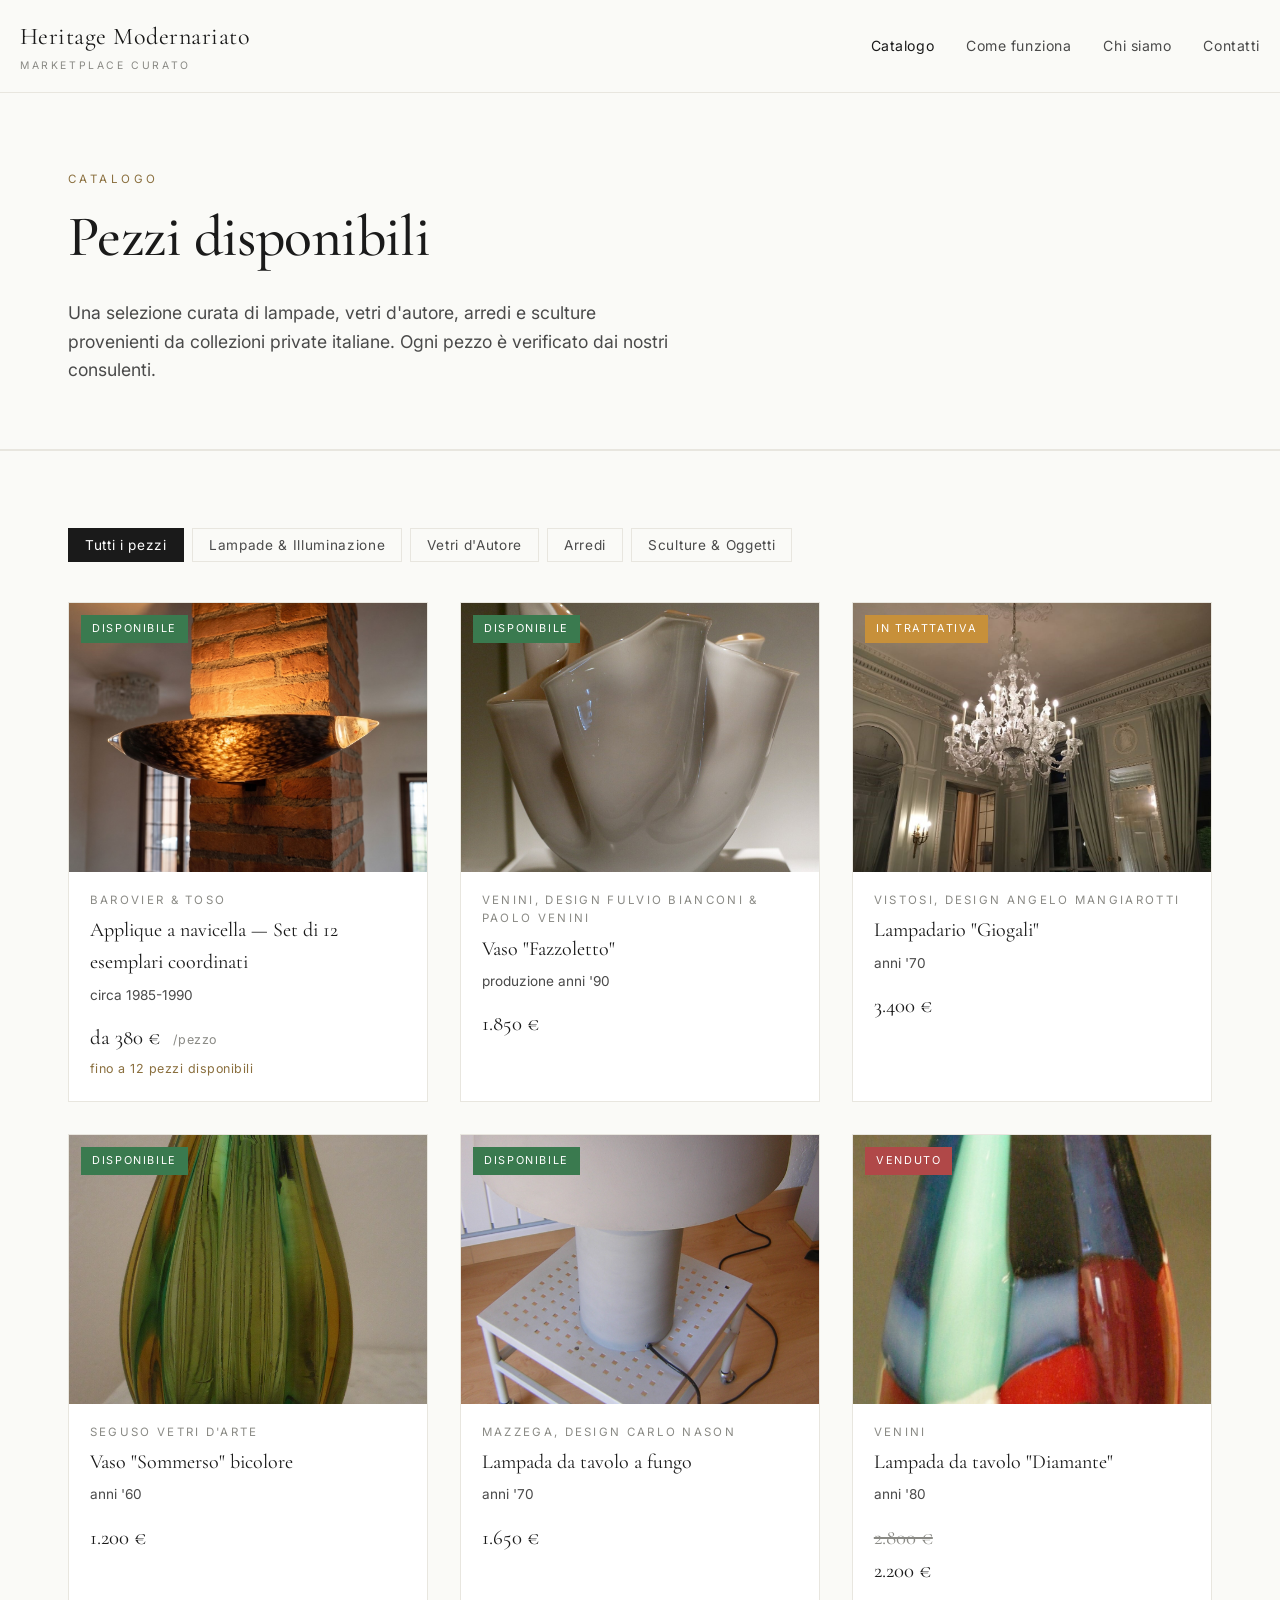
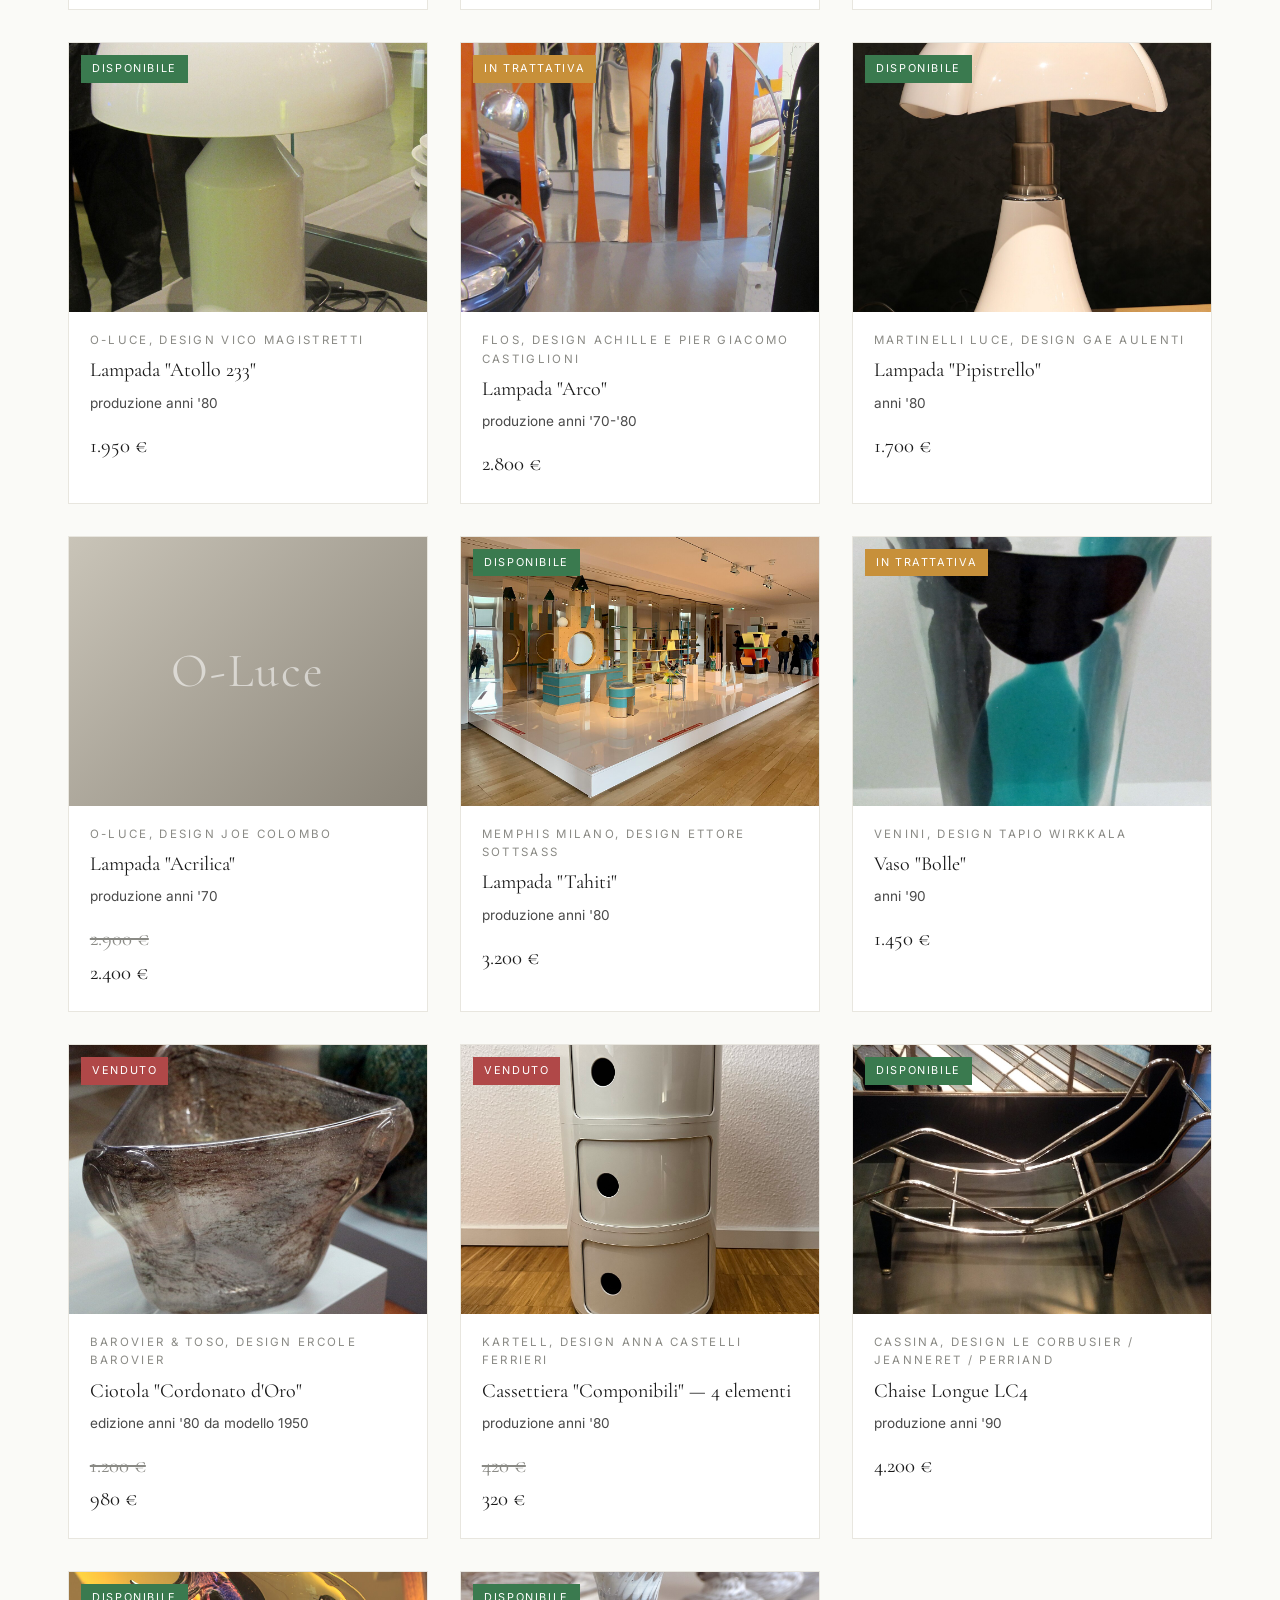
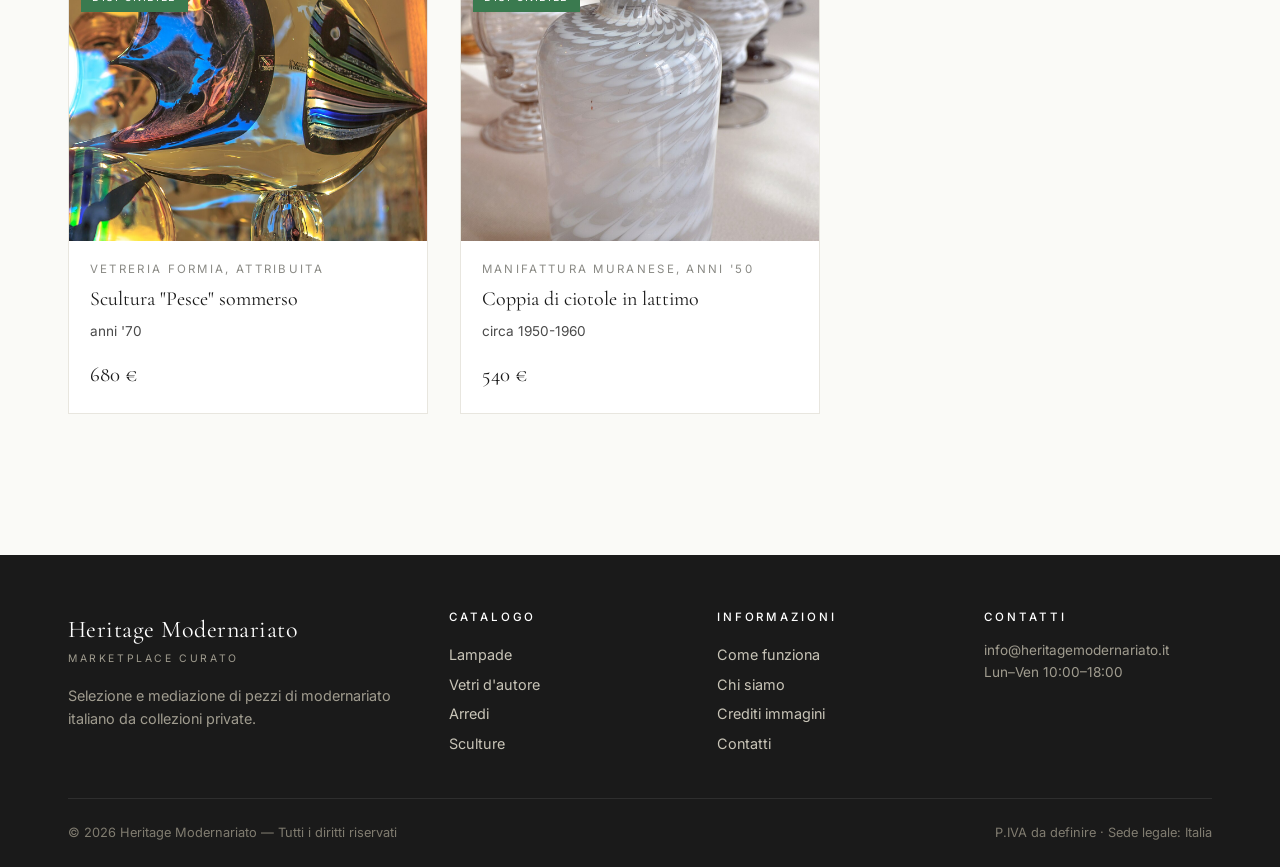
==== catalogo.html @ 4099a87f "Initial commit: Heritage Modernariato marketplace site Static HTML/CSS/JS site for a curated moderna" ====
<!doctype html>
<html lang="it">
<head>
  <meta charset="utf-8">
  <meta name="viewport" content="width=device-width, initial-scale=1">
  <title>Catalogo — Heritage Modernariato</title>
  <meta name="description" content="Catalogo completo di pezzi di modernariato italiano selezionati e verificati.">
  <link rel="preconnect" href="https://fonts.googleapis.com">
  <link rel="preconnect" href="https://fonts.gstatic.com" crossorigin>
  <link href="https://fonts.googleapis.com/css2?family=Cormorant+Garamond:wght@400;500;600&family=Inter:wght@300;400;500;600&display=swap" rel="stylesheet">
  <link rel="stylesheet" href="css/style.css">
</head>
<body>

<header class="site-header">
  <div class="container header-inner">
    <a href="index.html" class="logo">
      Heritage Modernariato
      <small>marketplace curato</small>
    </a>
    <button class="menu-toggle" aria-label="Menu">☰</button>
    <nav class="nav">
      <a href="catalogo.html" class="active">Catalogo</a>
      <a href="come-funziona.html">Come funziona</a>
      <a href="chi-siamo.html">Chi siamo</a>
      <a href="contatti.html">Contatti</a>
    </nav>
  </div>
</header>

<main>
  <section class="page-header">
    <div class="container">
      <div class="eyebrow">Catalogo</div>
      <h1>Pezzi disponibili</h1>
      <p class="lede">Una selezione curata di lampade, vetri d'autore, arredi e sculture provenienti da collezioni private italiane. Ogni pezzo è verificato dai nostri consulenti.</p>
    </div>
  </section>

  <section>
    <div class="container">
      <div class="filters" data-catalog-filters></div>
      <div class="grid" data-catalog-grid>
        <p style="color: var(--color-muted);">Caricamento…</p>
      </div>
    </div>
  </section>
</main>

<footer class="site-footer">
  <div class="container">
    <div class="footer-grid">
      <div>
        <div class="logo">Heritage Modernariato<small>marketplace curato</small></div>
        <p style="margin-top: 1rem;">Selezione e mediazione di pezzi di modernariato italiano da collezioni private.</p>
      </div>
      <div>
        <h4>Catalogo</h4>
        <a href="catalogo.html?cat=lampade">Lampade</a>
        <a href="catalogo.html?cat=vetri">Vetri d'autore</a>
        <a href="catalogo.html?cat=arredi">Arredi</a>
        <a href="catalogo.html?cat=sculture">Sculture</a>
      </div>
      <div>
        <h4>Informazioni</h4>
        <a href="come-funziona.html">Come funziona</a>
        <a href="chi-siamo.html">Chi siamo</a>
        <a href="crediti.html">Crediti immagini</a>
        <a href="contatti.html">Contatti</a>
      </div>
      <div>
        <h4>Contatti</h4>
        <p style="font-size: 0.85rem;">info@heritagemodernariato.it<br>Lun–Ven 10:00–18:00</p>
      </div>
    </div>
    <div class="footer-bottom">
      <span>© 2026 Heritage Modernariato — Tutti i diritti riservati</span>
      <span>P.IVA da definire · Sede legale: Italia</span>
    </div>
  </div>
</footer>

<script src="js/main.js"></script>
</body>
</html>
---- css/style.css ----
:root {
  --color-bg: #fafaf7;
  --color-surface: #ffffff;
  --color-ink: #1a1a1a;
  --color-ink-soft: #4a4a4a;
  --color-muted: #8a8a85;
  --color-line: #e8e6df;
  --color-accent: #8a6f3e;
  --color-accent-dark: #6b5530;
  --color-sold: #b04848;
  --color-reserved: #c7903a;
  --color-available: #3a7a4f;

  --font-display: "Cormorant Garamond", "Times New Roman", Georgia, serif;
  --font-body: "Inter", -apple-system, BlinkMacSystemFont, "Segoe UI", sans-serif;

  --container: 1240px;
  --gutter: clamp(1.25rem, 4vw, 3rem);
}

* {
  box-sizing: border-box;
}

html {
  scroll-behavior: smooth;
}

body {
  margin: 0;
  font-family: var(--font-body);
  font-size: 16px;
  line-height: 1.6;
  color: var(--color-ink);
  background: var(--color-bg);
  -webkit-font-smoothing: antialiased;
}

h1, h2, h3, h4 {
  font-family: var(--font-display);
  font-weight: 500;
  line-height: 1.15;
  letter-spacing: -0.01em;
  margin: 0 0 0.5em;
}

h1 { font-size: clamp(2.4rem, 5vw, 3.6rem); }
h2 { font-size: clamp(1.8rem, 3.5vw, 2.4rem); }
h3 { font-size: 1.4rem; }

p { margin: 0 0 1em; }

a {
  color: var(--color-ink);
  text-decoration: none;
  transition: color .2s;
}
a:hover { color: var(--color-accent); }

img { display: block; max-width: 100%; height: auto; }

.container {
  width: 100%;
  max-width: var(--container);
  margin: 0 auto;
  padding: 0 var(--gutter);
}

/* ============ HEADER ============ */
.site-header {
  position: sticky;
  top: 0;
  background: rgba(250, 250, 247, 0.96);
  backdrop-filter: blur(8px);
  border-bottom: 1px solid var(--color-line);
  z-index: 100;
}

.header-inner {
  display: flex;
  align-items: center;
  justify-content: space-between;
  padding: 1.1rem 0;
}

.logo {
  font-family: var(--font-display);
  font-size: 1.5rem;
  letter-spacing: 0.02em;
  color: var(--color-ink);
}
.logo small {
  display: block;
  font-family: var(--font-body);
  font-size: 0.65rem;
  letter-spacing: 0.25em;
  text-transform: uppercase;
  color: var(--color-muted);
  margin-top: 2px;
}

.nav {
  display: flex;
  gap: 2rem;
  align-items: center;
}
.nav a {
  font-size: 0.88rem;
  letter-spacing: 0.04em;
  color: var(--color-ink-soft);
}
.nav a:hover, .nav a.active { color: var(--color-ink); }

.menu-toggle {
  display: none;
  background: none;
  border: 0;
  font-size: 1.4rem;
  cursor: pointer;
  color: var(--color-ink);
}

@media (max-width: 720px) {
  .nav {
    display: none;
    position: absolute;
    top: 100%;
    left: 0;
    right: 0;
    flex-direction: column;
    background: var(--color-surface);
    padding: 1.5rem var(--gutter);
    gap: 1.2rem;
    border-bottom: 1px solid var(--color-line);
  }
  .nav.open { display: flex; }
  .menu-toggle { display: block; }
}

/* ============ HERO ============ */
.hero {
  padding: clamp(3rem, 8vw, 6rem) 0 clamp(3rem, 6vw, 5rem);
  border-bottom: 1px solid var(--color-line);
}
.hero-inner {
  max-width: 760px;
}
.hero .eyebrow {
  font-size: 0.75rem;
  letter-spacing: 0.3em;
  text-transform: uppercase;
  color: var(--color-accent);
  margin-bottom: 1.5rem;
}
.hero h1 {
  margin-bottom: 1.2rem;
}
.hero .lede {
  font-size: 1.15rem;
  color: var(--color-ink-soft);
  max-width: 600px;
}

/* ============ SECTIONS ============ */
section {
  padding: clamp(3rem, 6vw, 5rem) 0;
}
section + section { border-top: 1px solid var(--color-line); }

.section-head {
  display: flex;
  align-items: baseline;
  justify-content: space-between;
  gap: 2rem;
  margin-bottom: 2.5rem;
  flex-wrap: wrap;
}
.section-head .eyebrow {
  font-size: 0.7rem;
  letter-spacing: 0.3em;
  text-transform: uppercase;
  color: var(--color-muted);
}

/* ============ COME FUNZIONA ============ */
.steps {
  display: grid;
  grid-template-columns: repeat(auto-fit, minmax(240px, 1fr));
  gap: 2.5rem;
  margin-top: 2rem;
}
.step {
  position: relative;
  padding-top: 1rem;
}
.step .num {
  font-family: var(--font-display);
  font-size: 2.4rem;
  color: var(--color-accent);
  line-height: 1;
  margin-bottom: 0.8rem;
}
.step h3 { margin-bottom: 0.5rem; }
.step p { color: var(--color-ink-soft); font-size: 0.95rem; }

/* ============ PRODUCT GRID ============ */
.grid {
  display: grid;
  grid-template-columns: repeat(auto-fill, minmax(280px, 1fr));
  gap: 2rem;
}

.card {
  display: block;
  background: var(--color-surface);
  border: 1px solid var(--color-line);
  transition: transform .25s, box-shadow .25s;
}
.card:hover {
  transform: translateY(-2px);
  box-shadow: 0 12px 32px -16px rgba(0,0,0,0.18);
}

.card-image {
  position: relative;
  aspect-ratio: 4 / 3;
  overflow: hidden;
  background: #ededea;
}
.card-image img {
  width: 100%; height: 100%;
  object-fit: cover;
  transition: transform .5s;
}
.card:hover .card-image img { transform: scale(1.03); }

.card-image .placeholder-art {
  position: absolute; inset: 0;
  display: flex; align-items: center; justify-content: center;
  font-family: var(--font-display);
  font-size: 3rem;
  color: rgba(255,255,255,0.55);
  background: linear-gradient(135deg, #c9c4b8 0%, #8a8478 100%);
  letter-spacing: 0.04em;
}

.badge {
  position: absolute;
  top: 12px; left: 12px;
  padding: 4px 10px;
  font-size: 0.68rem;
  letter-spacing: 0.15em;
  text-transform: uppercase;
  background: var(--color-surface);
  color: var(--color-ink);
  border: 1px solid var(--color-line);
}
.badge--sold { background: var(--color-sold); color: #fff; border-color: var(--color-sold); }
.badge--reserved { background: var(--color-reserved); color: #fff; border-color: var(--color-reserved); }
.badge--available { background: var(--color-available); color: #fff; border-color: var(--color-available); }
.badge--featured {
  background: var(--color-ink); color: #fff; border-color: var(--color-ink);
}

.card-body {
  padding: 1.2rem 1.3rem 1.4rem;
}
.card-body .maker {
  font-size: 0.72rem;
  letter-spacing: 0.2em;
  text-transform: uppercase;
  color: var(--color-muted);
  margin-bottom: 0.3rem;
}
.card-body .title {
  font-family: var(--font-display);
  font-size: 1.25rem;
  margin-bottom: 0.4rem;
  color: var(--color-ink);
}
.card-body .meta {
  font-size: 0.85rem;
  color: var(--color-ink-soft);
  margin-bottom: 0.9rem;
}
.card-body .price {
  display: flex;
  align-items: baseline;
  gap: 0.6rem;
  font-family: var(--font-display);
  font-size: 1.3rem;
  color: var(--color-ink);
}
.card-body .price.struck {
  color: var(--color-muted);
  text-decoration: line-through;
}
.card-body .price-suffix {
  font-family: var(--font-body);
  font-size: 0.78rem;
  letter-spacing: 0.04em;
  color: var(--color-muted);
  margin-left: 0.2rem;
}
.card-body .card-qty-hint {
  margin-top: 0.3rem;
  font-size: 0.78rem;
  color: var(--color-accent);
  letter-spacing: 0.04em;
}

/* ============ FILTERS ============ */
.filters {
  display: flex;
  flex-wrap: wrap;
  gap: 0.5rem;
  margin-bottom: 2.5rem;
}
.filter-btn {
  background: transparent;
  border: 1px solid var(--color-line);
  padding: 0.5rem 1rem;
  font-family: var(--font-body);
  font-size: 0.85rem;
  letter-spacing: 0.05em;
  cursor: pointer;
  color: var(--color-ink-soft);
  transition: all .2s;
}
.filter-btn:hover { color: var(--color-ink); border-color: var(--color-ink); }
.filter-btn.active {
  background: var(--color-ink);
  color: #fff;
  border-color: var(--color-ink);
}

/* ============ PRODUCT DETAIL ============ */
.product-page {
  display: grid;
  grid-template-columns: 1fr 1fr;
  gap: clamp(2rem, 4vw, 4rem);
  padding: clamp(2rem, 5vw, 4rem) 0;
}
@media (max-width: 880px) {
  .product-page { grid-template-columns: 1fr; }
}

.gallery .main-image {
  aspect-ratio: 4 / 3;
  background: #ededea;
  margin-bottom: 1rem;
  overflow: hidden;
}
.gallery .main-image img,
.gallery .main-image .placeholder-art {
  width: 100%; height: 100%; object-fit: cover;
}
.gallery .thumbs {
  display: grid;
  grid-template-columns: repeat(4, 1fr);
  gap: 0.75rem;
}
.gallery .thumb {
  aspect-ratio: 1;
  background: #ededea;
  cursor: pointer;
  overflow: hidden;
  border: 2px solid transparent;
  transition: border-color .2s;
}
.gallery .thumb.active { border-color: var(--color-ink); }
.gallery .thumb img,
.gallery .thumb .placeholder-art { width: 100%; height: 100%; object-fit: cover; font-size: 1rem; }

.detail .maker {
  font-size: 0.78rem;
  letter-spacing: 0.25em;
  text-transform: uppercase;
  color: var(--color-accent);
  margin-bottom: 0.6rem;
}
.detail h1 { font-size: clamp(2rem, 4vw, 2.8rem); margin-bottom: 0.6rem; }
.detail .subtitle {
  font-size: 1.05rem;
  color: var(--color-ink-soft);
  margin-bottom: 1.8rem;
}
.detail .price-row {
  display: flex; align-items: baseline; gap: 1rem;
  padding: 1.2rem 0;
  border-top: 1px solid var(--color-line);
  border-bottom: 1px solid var(--color-line);
  margin-bottom: 1.8rem;
  flex-wrap: wrap;
}
.detail .price {
  font-family: var(--font-display);
  font-size: 2rem;
}
.detail .price.struck { color: var(--color-muted); text-decoration: line-through; font-size: 1.3rem; }
.detail .price-detail {
  display: block;
  width: 100%;
  font-size: 0.85rem;
  color: var(--color-muted);
  margin-top: 0.3rem;
}

/* Quantity picker */
.quantity-picker {
  background: #f3f1ea;
  padding: 1.3rem 1.4rem;
  margin-bottom: 1.8rem;
  border: 1px solid var(--color-line);
}
.qty-head {
  display: flex; align-items: center; justify-content: space-between;
  gap: 1rem;
  margin-bottom: 1.2rem;
  flex-wrap: wrap;
}
.qty-head label {
  font-size: 0.72rem;
  letter-spacing: 0.22em;
  text-transform: uppercase;
  color: var(--color-muted);
}
.qty-stepper {
  display: flex; align-items: center; gap: 0.4rem;
}
.qty-stepper button {
  width: 36px; height: 36px;
  background: var(--color-surface);
  border: 1px solid var(--color-line);
  font-size: 1.2rem;
  cursor: pointer;
  color: var(--color-ink);
  font-family: var(--font-body);
  line-height: 1;
}
.qty-stepper button:hover { border-color: var(--color-ink); }
.qty-stepper input {
  width: 56px;
  height: 36px;
  text-align: center;
  border: 1px solid var(--color-line);
  background: var(--color-surface);
  font-family: var(--font-display);
  font-size: 1.15rem;
  color: var(--color-ink);
  -moz-appearance: textfield;
}
.qty-stepper input::-webkit-outer-spin-button,
.qty-stepper input::-webkit-inner-spin-button {
  -webkit-appearance: none; margin: 0;
}
.qty-of {
  font-size: 0.8rem;
  color: var(--color-muted);
  margin-left: 0.4rem;
}

.tiers {
  list-style: none;
  margin: 0;
  padding: 0;
  border-top: 1px solid var(--color-line);
}
.tier {
  display: flex; justify-content: space-between; align-items: center;
  padding: 0.6rem 0;
  border-bottom: 1px solid var(--color-line);
  font-size: 0.9rem;
  color: var(--color-ink-soft);
  transition: color .2s;
}
.tier-label {
  letter-spacing: 0.02em;
}
.tier-unit {
  font-family: var(--font-display);
  font-size: 1.05rem;
  color: var(--color-ink-soft);
}
.tier--best {
  color: var(--color-ink);
  font-weight: 500;
}
.tier--best .tier-unit {
  color: var(--color-available);
}
.tier-badge {
  display: inline-block;
  font-family: var(--font-body);
  font-size: 0.62rem;
  letter-spacing: 0.16em;
  text-transform: uppercase;
  background: var(--color-available);
  color: #fff;
  padding: 2px 6px;
  margin-left: 0.4rem;
  vertical-align: middle;
}
.tier--active {
  background: rgba(58, 122, 79, 0.07);
  margin: 0 -0.5rem;
  padding-left: 0.5rem;
  padding-right: 0.5rem;
  color: var(--color-ink);
}
.tier--active .tier-unit {
  color: var(--color-ink);
}

.qty-savings {
  margin-top: 1rem;
  padding: 0.7rem 0.9rem;
  background: var(--color-surface);
  border-left: 3px solid var(--color-muted);
  font-size: 0.85rem;
  color: var(--color-ink-soft);
}
.qty-savings--show {
  border-left-color: var(--color-available);
  color: var(--color-ink);
}
.qty-savings strong { color: var(--color-available); }

/* Carousel fade animation */
.main-image--carousel {
  position: relative;
  overflow: hidden;
}
.main-image--carousel img.fade-in {
  animation: fadeIn 0.6s ease-out;
}
@keyframes fadeIn {
  from { opacity: 0; transform: scale(1.02); }
  to   { opacity: 1; transform: scale(1); }
}
.detail .status {
  margin-left: auto;
  font-size: 0.78rem;
  letter-spacing: 0.18em;
  text-transform: uppercase;
}
.status--sold { color: var(--color-sold); }
.status--reserved { color: var(--color-reserved); }
.status--available { color: var(--color-available); }

.specs {
  display: grid;
  grid-template-columns: 1fr 1fr;
  gap: 0.8rem 2rem;
  margin: 1.8rem 0;
  padding: 1.4rem 0;
  border-top: 1px solid var(--color-line);
  border-bottom: 1px solid var(--color-line);
}
.specs dt {
  font-size: 0.72rem;
  letter-spacing: 0.18em;
  text-transform: uppercase;
  color: var(--color-muted);
}
.specs dd {
  margin: 0;
  font-size: 0.95rem;
  color: var(--color-ink);
}

.authenticity {
  background: #f3f1ea;
  border-left: 3px solid var(--color-accent);
  padding: 1rem 1.2rem;
  margin: 1.5rem 0;
  font-size: 0.9rem;
  color: var(--color-ink-soft);
}
.authenticity strong { color: var(--color-ink); }

/* ============ BUTTONS ============ */
.btn {
  display: inline-block;
  padding: 0.9rem 1.8rem;
  background: var(--color-ink);
  color: #fff;
  border: 1px solid var(--color-ink);
  font-family: var(--font-body);
  font-size: 0.85rem;
  letter-spacing: 0.15em;
  text-transform: uppercase;
  cursor: pointer;
  transition: all .2s;
}
.btn:hover { background: var(--color-accent); border-color: var(--color-accent); color: #fff; }
.btn--ghost {
  background: transparent;
  color: var(--color-ink);
}
.btn--ghost:hover { background: var(--color-ink); color: #fff; }
.btn--block { display: block; width: 100%; text-align: center; }
.btn:disabled { opacity: 0.4; cursor: not-allowed; }

/* ============ FORM ============ */
.form {
  display: grid;
  gap: 1rem;
  max-width: 560px;
}
.form label {
  font-size: 0.75rem;
  letter-spacing: 0.15em;
  text-transform: uppercase;
  color: var(--color-muted);
  display: block;
  margin-bottom: 0.3rem;
}
.form input, .form textarea, .form select {
  width: 100%;
  padding: 0.75rem 0.9rem;
  background: var(--color-surface);
  border: 1px solid var(--color-line);
  font-family: var(--font-body);
  font-size: 0.95rem;
  color: var(--color-ink);
}
.form input:focus, .form textarea:focus, .form select:focus {
  outline: none;
  border-color: var(--color-accent);
}
.form textarea { min-height: 130px; resize: vertical; }

/* ============ FOOTER ============ */
.site-footer {
  background: var(--color-ink);
  color: #c9c5b8;
  padding: 3.5rem 0 1.5rem;
  margin-top: 4rem;
}
.footer-grid {
  display: grid;
  grid-template-columns: 1.5fr 1fr 1fr 1fr;
  gap: 2.5rem;
  margin-bottom: 2.5rem;
}
@media (max-width: 720px) {
  .footer-grid { grid-template-columns: 1fr 1fr; }
}
.site-footer h4 {
  color: #fff;
  font-family: var(--font-body);
  font-size: 0.72rem;
  letter-spacing: 0.25em;
  text-transform: uppercase;
  margin-bottom: 1rem;
}
.site-footer a { color: #c9c5b8; font-size: 0.9rem; display: block; padding: 0.2rem 0; }
.site-footer a:hover { color: #fff; }
.site-footer .logo { color: #fff; }
.site-footer .logo small { color: #a09c8f; }
.site-footer p { font-size: 0.9rem; color: #a09c8f; }
.footer-bottom {
  padding-top: 1.5rem;
  border-top: 1px solid #2e2e2e;
  display: flex;
  justify-content: space-between;
  font-size: 0.8rem;
  color: #807c70;
  flex-wrap: wrap;
  gap: 1rem;
}

/* ============ PAGE GENERIC ============ */
.page-header {
  padding: clamp(3rem, 6vw, 5rem) 0 clamp(2rem, 4vw, 3rem);
  border-bottom: 1px solid var(--color-line);
}
.page-header .eyebrow {
  font-size: 0.72rem;
  letter-spacing: 0.3em;
  text-transform: uppercase;
  color: var(--color-accent);
  margin-bottom: 1rem;
}
.page-header .lede {
  font-size: 1.1rem;
  color: var(--color-ink-soft);
  max-width: 620px;
}

.prose {
  max-width: 680px;
  font-size: 1rem;
  color: var(--color-ink-soft);
}
.prose h2 { color: var(--color-ink); margin-top: 2.5rem; }
.prose h3 { color: var(--color-ink); margin-top: 1.8rem; }
.prose p, .prose li { line-height: 1.75; }
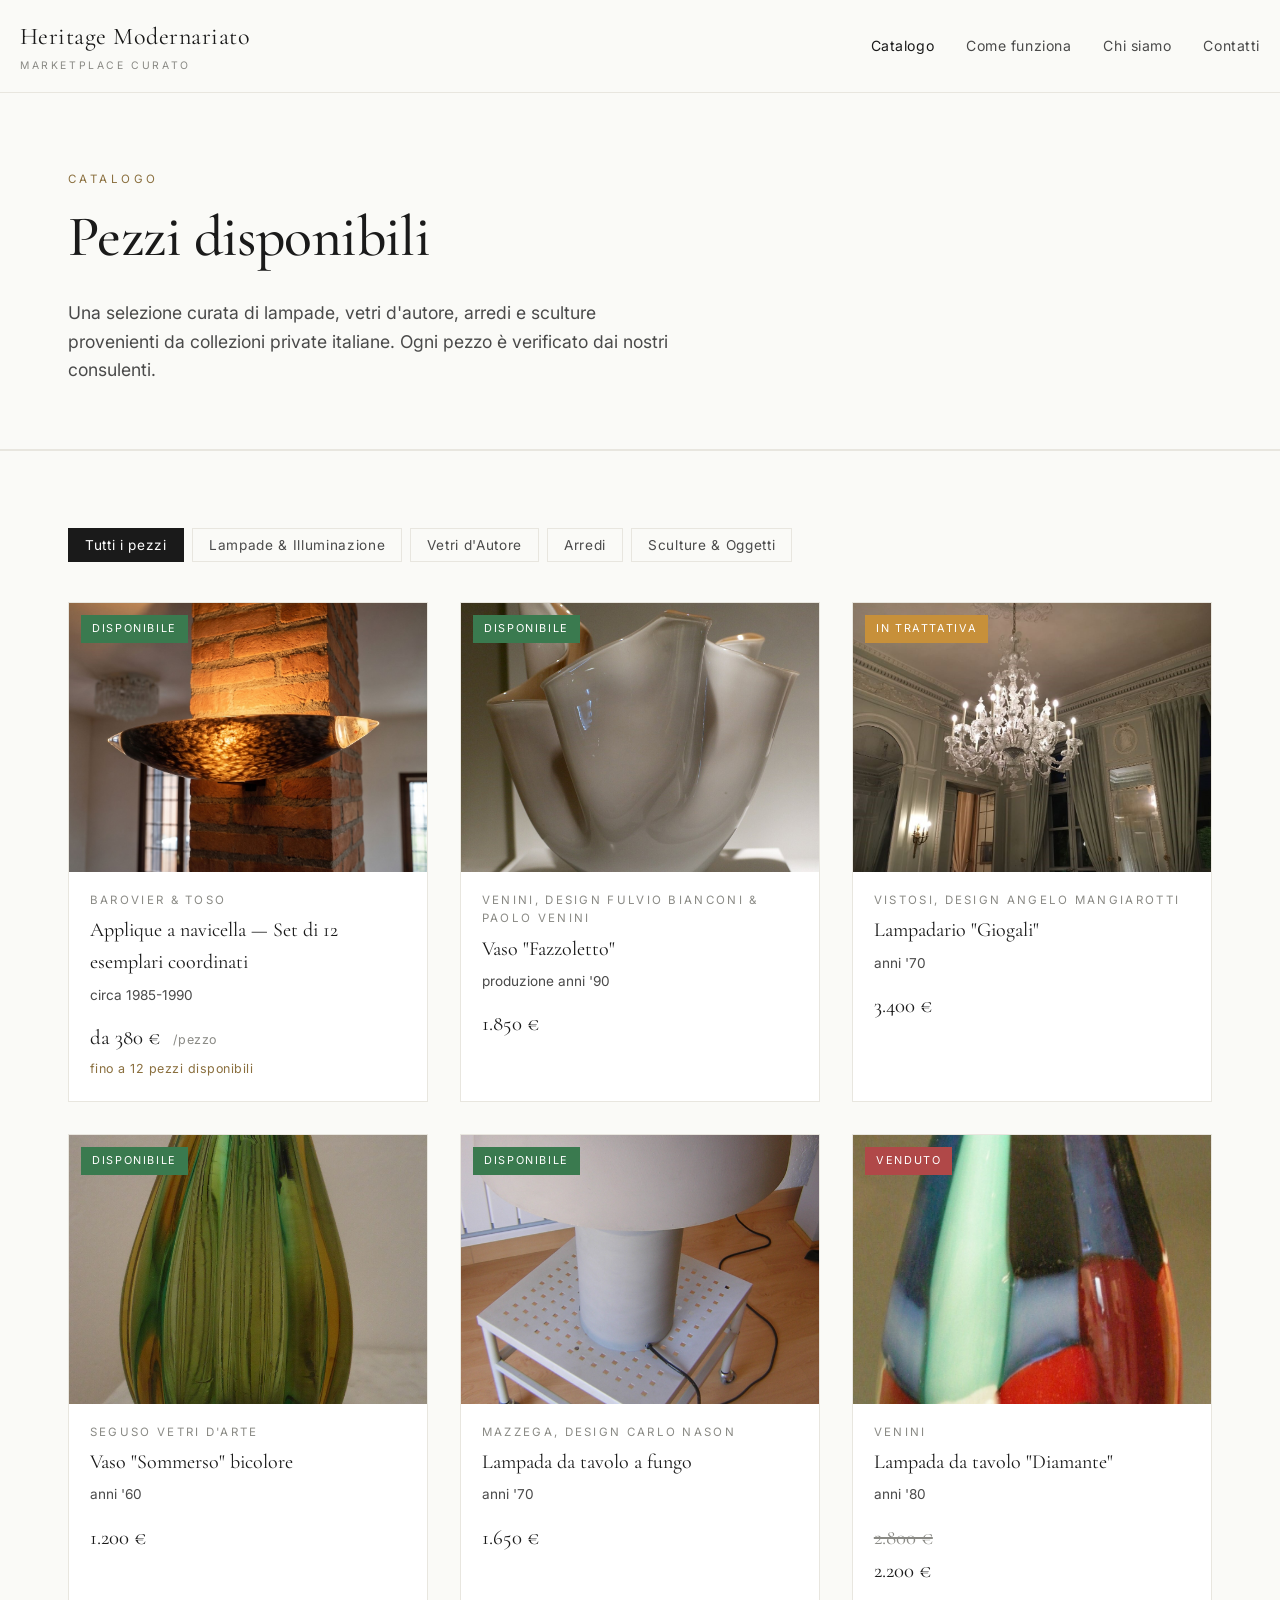
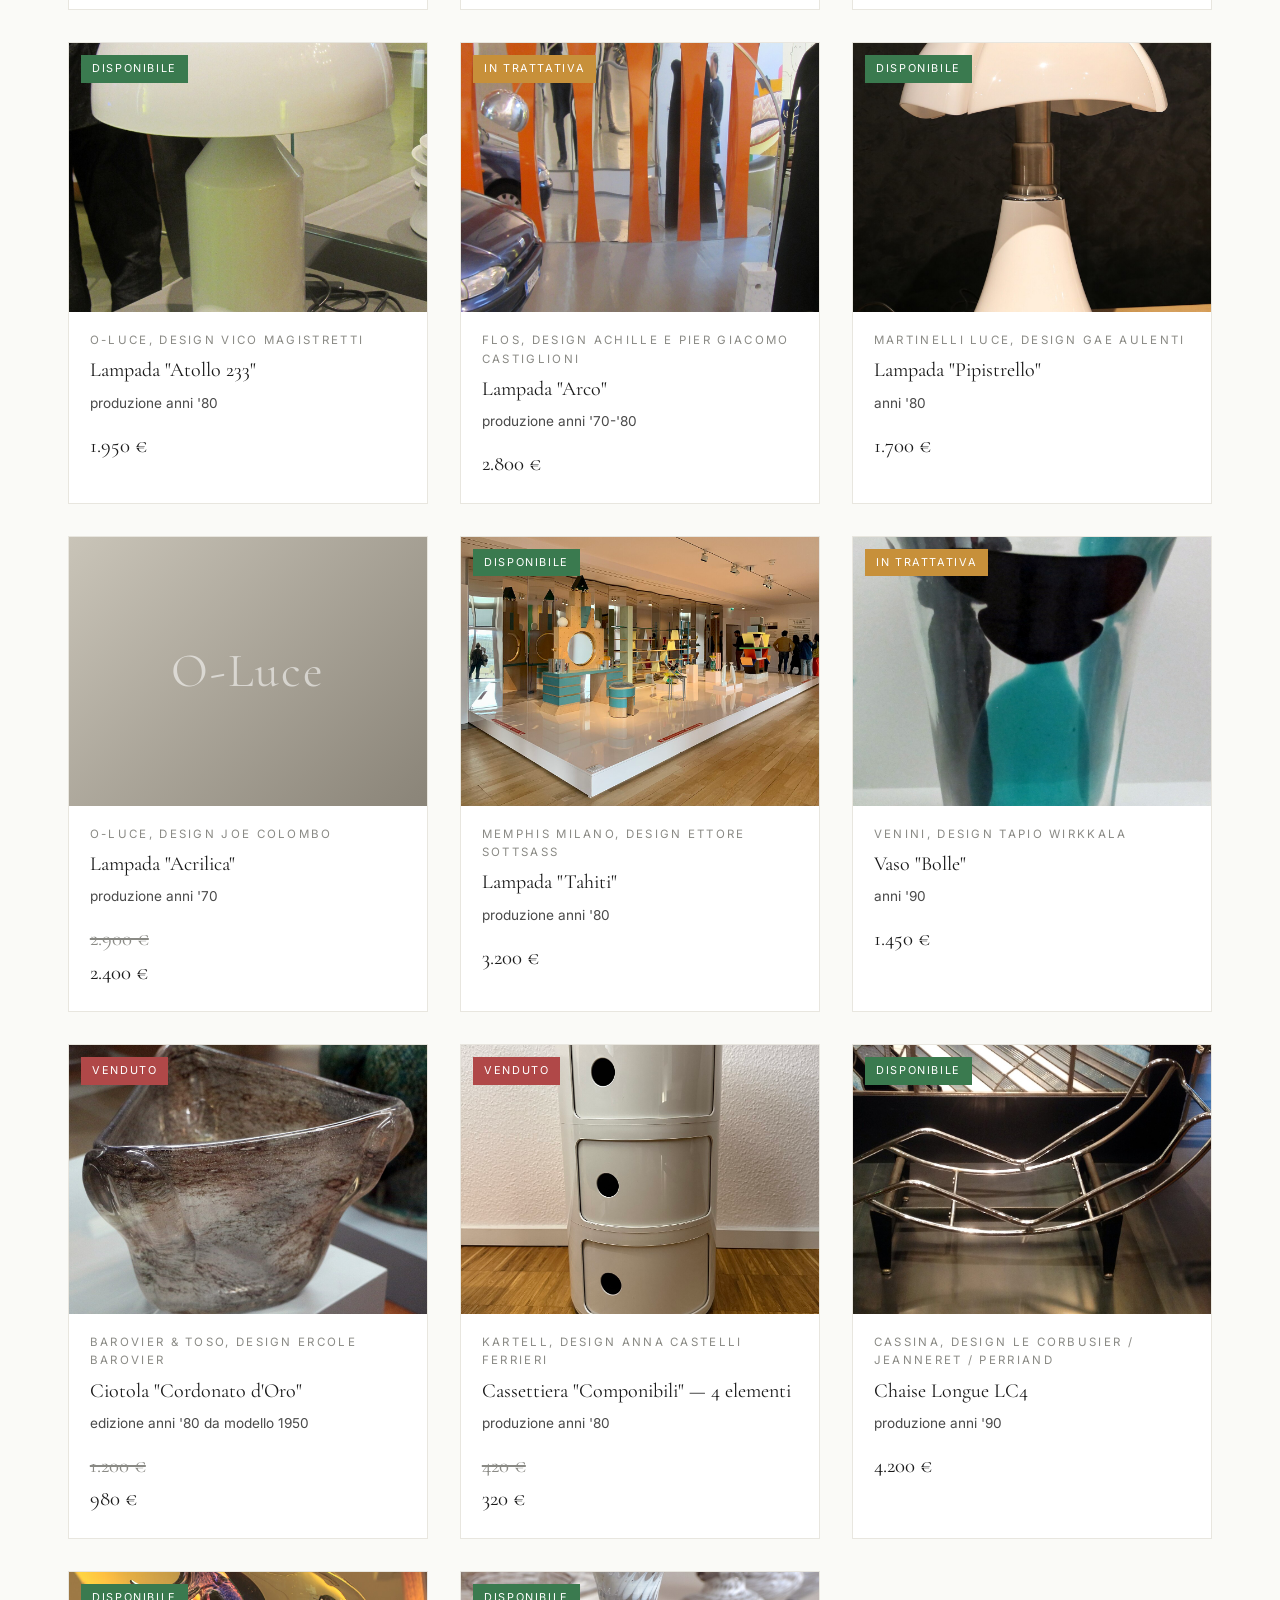
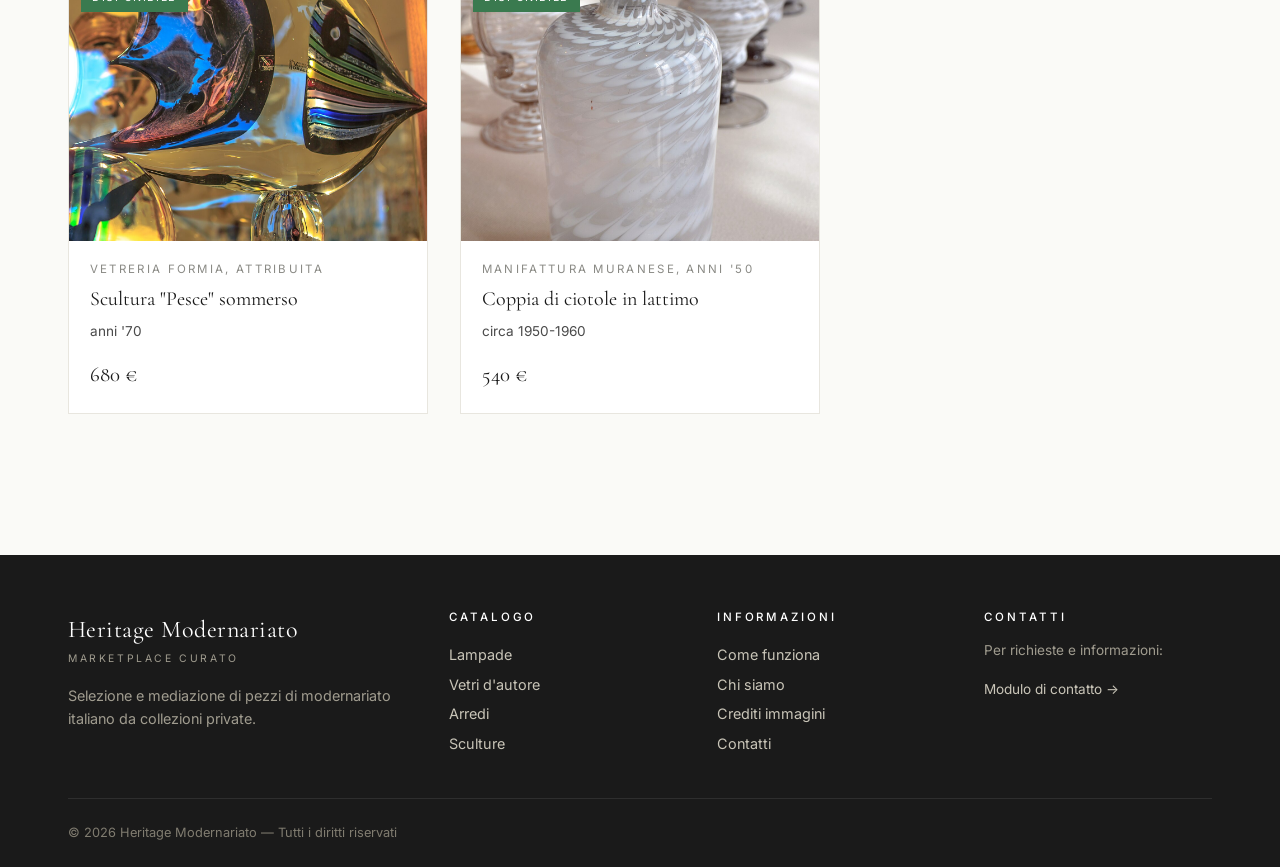
==== commit 07af2635: "Rimosso email diretta e P.IVA dal footer e dalla sidebar contatti I contatti passano esclusivamente " ====
--- a/catalogo.html
+++ b/catalogo.html
@@ -70,12 +70,12 @@
       </div>
       <div>
         <h4>Contatti</h4>
-        <p style="font-size: 0.85rem;">info@heritagemodernariato.it<br>Lun–Ven 10:00–18:00</p>
+        <p style="font-size: 0.85rem;">Per richieste e informazioni:</p>
+        <a href="contatti.html" style="font-size: 0.85rem;">Modulo di contatto →</a>
       </div>
     </div>
     <div class="footer-bottom">
       <span>© 2026 Heritage Modernariato — Tutti i diritti riservati</span>
-      <span>P.IVA da definire · Sede legale: Italia</span>
     </div>
   </div>
 </footer>
